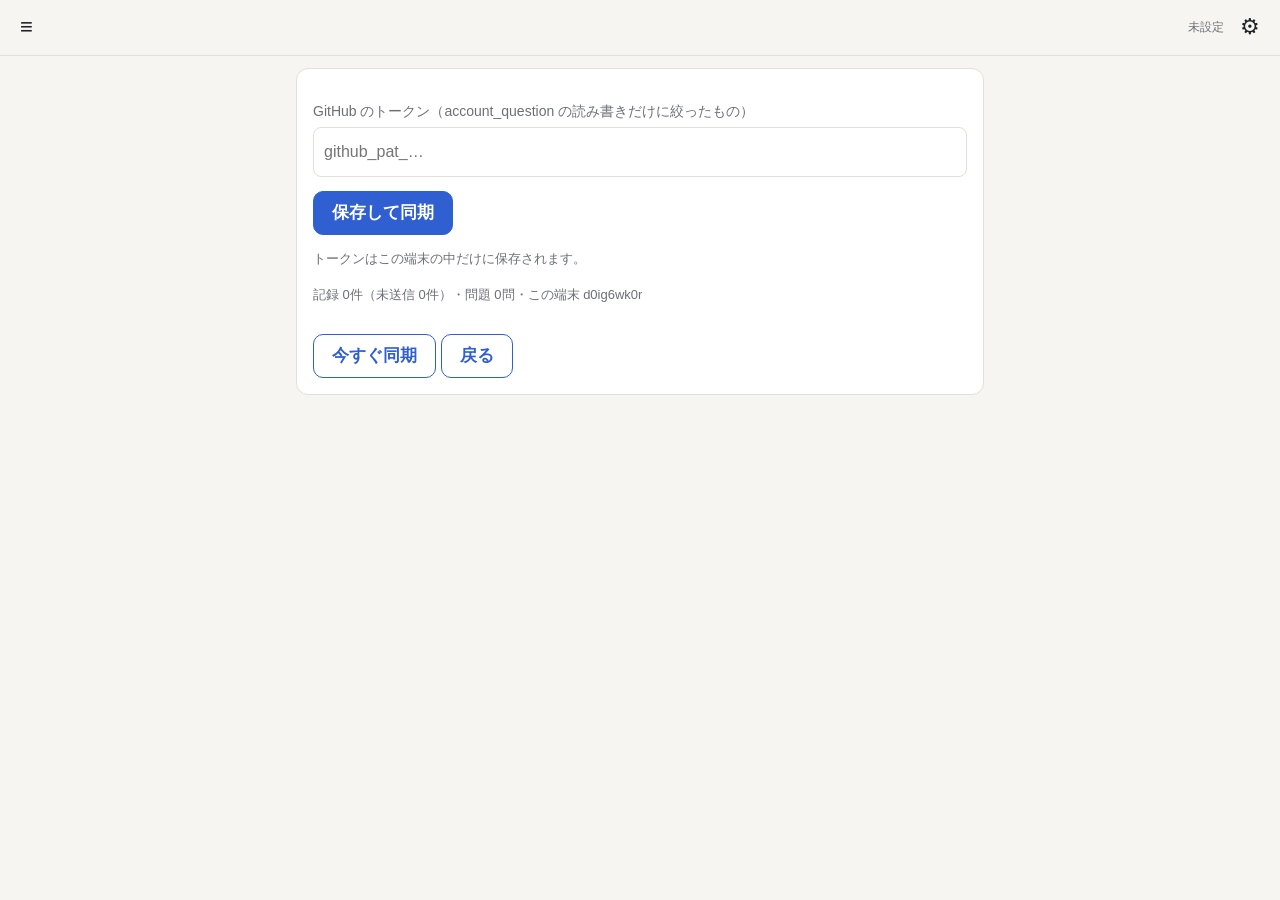
==== index.html @ 0f50a2de "短答アプリの試作 Co-Authored-By: Claude Opus 5.5 <noreply@anthropic.com>" ====
<!doctype html>
<html lang="ja">
<head>
<meta charset="utf-8">
<meta name="viewport" content="width=device-width, initial-scale=1, viewport-fit=cover">
<meta name="apple-mobile-web-app-capable" content="yes">
<meta name="mobile-web-app-capable" content="yes">
<meta name="apple-mobile-web-app-status-bar-style" content="default">
<meta name="apple-mobile-web-app-title" content="短答">
<meta name="theme-color" content="#f6f5f1">
<meta name="robots" content="noindex">
<title>短答</title>
<link rel="manifest" href="manifest.json">
<link rel="apple-touch-icon" href="icon-180.png">
<link rel="icon" href="icon-180.png">
<link rel="stylesheet" href="style.css">
</head>
<body>
<header id="bar">
  <button id="btn-home" class="ghost" aria-label="章と節">≡</button>
  <div id="scope-label"></div>
  <div id="sync" title="同期の状態"></div>
  <button id="btn-settings" class="ghost" aria-label="設定">⚙</button>
</header>
<main id="main"><p class="muted pad">読み込み中…</p></main>
<script src="app.js"></script>
</body>
</html>
---- style.css ----
:root {
  --bg: #f6f5f1; --card: #ffffff; --ink: #1f2328; --muted: #6b6f76; --line: #e2e0da;
  --accent: #2f5fd0; --ok: #1d7f4e; --ng: #c23b33; --okbg: #e6f4ec; --ngbg: #fbe9e7; --chip: #eeece6;
}
@media (prefers-color-scheme: dark) {
  :root {
    --bg: #17181a; --card: #222326; --ink: #e9e9e7; --muted: #9a9ca1; --line: #34363a;
    --accent: #7aa2ff; --ok: #5cc98f; --ng: #ff7a70; --okbg: #1b3326; --ngbg: #3a2120; --chip: #2c2d31;
  }
}
* { box-sizing: border-box; }
html, body { margin: 0; background: var(--bg); color: var(--ink); }
body {
  font: 17px/1.75 -apple-system, "Hiragino Sans", "Noto Sans JP", sans-serif;
  padding-bottom: env(safe-area-inset-bottom);
  -webkit-text-size-adjust: 100%;
}
button { font: inherit; color: inherit; cursor: pointer; -webkit-tap-highlight-color: transparent; }
#bar {
  position: sticky; top: 0; z-index: 5; display: flex; align-items: center; gap: 8px;
  padding: calc(env(safe-area-inset-top) + 6px) 12px 6px; background: var(--bg); border-bottom: 1px solid var(--line);
}
#scope-label { flex: 1; font-size: 14px; color: var(--muted); white-space: nowrap; overflow: hidden; text-overflow: ellipsis; }
#sync { font-size: 12px; color: var(--muted); white-space: nowrap; }
.ghost { background: none; border: 0; font-size: 22px; padding: 2px 8px; }
main { max-width: 720px; margin: 0 auto; padding: 12px 16px 120px; }
.pad { padding: 16px 0; }
.muted { color: var(--muted); }
.card { background: var(--card); border: 1px solid var(--line); border-radius: 12px; padding: 16px; }
.meta { display: flex; flex-wrap: wrap; gap: 6px; font-size: 13px; color: var(--muted); margin-bottom: 10px; }
.chip { background: var(--chip); border-radius: 6px; padding: 0 7px; }
.qtext p { margin: 0 0 .7em; }
.qtext p:last-child { margin-bottom: 0; }
.answers { position: fixed; left: 0; right: 0; bottom: 0; display: flex; gap: 10px; padding: 10px 16px calc(env(safe-area-inset-bottom) + 10px); background: var(--bg); border-top: 1px solid var(--line); }
.answers button { flex: 1; min-height: 54px; border-radius: 12px; border: 1px solid var(--line); background: var(--card); font-size: 18px; font-weight: 600; }
.answers .primary { background: var(--accent); border-color: var(--accent); color: #fff; }
.result { margin-top: 14px; border-radius: 12px; padding: 14px 16px; }
.result.ok { background: var(--okbg); }
.result.ng { background: var(--ngbg); }
.result .head { font-weight: 700; margin-bottom: 4px; }
.result.ok .head { color: var(--ok); }
.result.ng .head { color: var(--ng); }
.basis { font-size: 14px; color: var(--muted); margin-bottom: 8px; }
.stats { font-size: 13px; color: var(--muted); margin-top: 10px; }
/* 章と節 */
.top-actions { display: flex; gap: 10px; margin: 4px 0 14px; }
.top-actions button { flex: 1; min-height: 48px; border-radius: 10px; border: 1px solid var(--accent); background: var(--accent); color: #fff; font-weight: 600; }
details.ch { background: var(--card); border: 1px solid var(--line); border-radius: 10px; margin-bottom: 8px; }
details.ch > summary { list-style: none; padding: 12px 14px; display: flex; align-items: center; gap: 8px; }
details.ch > summary::-webkit-details-marker { display: none; }
details.ch > summary::before { content: "▸"; color: var(--muted); transition: transform .15s; }
details.ch[open] > summary::before { transform: rotate(90deg); }
.ch-title { flex: 1; }
.count { font-size: 12px; color: var(--muted); white-space: nowrap; }
.count b { color: var(--ng); font-weight: 600; }
.row { display: flex; align-items: center; gap: 8px; padding: 10px 14px; border-top: 1px solid var(--line); }
.row .name { flex: 1; font-size: 15px; }
.row button, .solve { border: 1px solid var(--line); background: var(--chip); border-radius: 8px; padding: 4px 12px; font-size: 14px; }
.current { outline: 2px solid var(--accent); }
/* 設定 */
label.f { display: block; margin: 14px 0 4px; font-size: 14px; color: var(--muted); }
input[type=text], input[type=password] { width: 100%; font: inherit; font-size: 16px; padding: 10px; border-radius: 8px; border: 1px solid var(--line); background: var(--card); color: var(--ink); }
.btn { display: inline-block; margin-top: 14px; min-height: 44px; padding: 0 18px; border-radius: 10px; border: 1px solid var(--accent); background: var(--accent); color: #fff; font-weight: 600; }
.btn.sub { background: none; color: var(--accent); }
.note { font-size: 13px; color: var(--muted); }
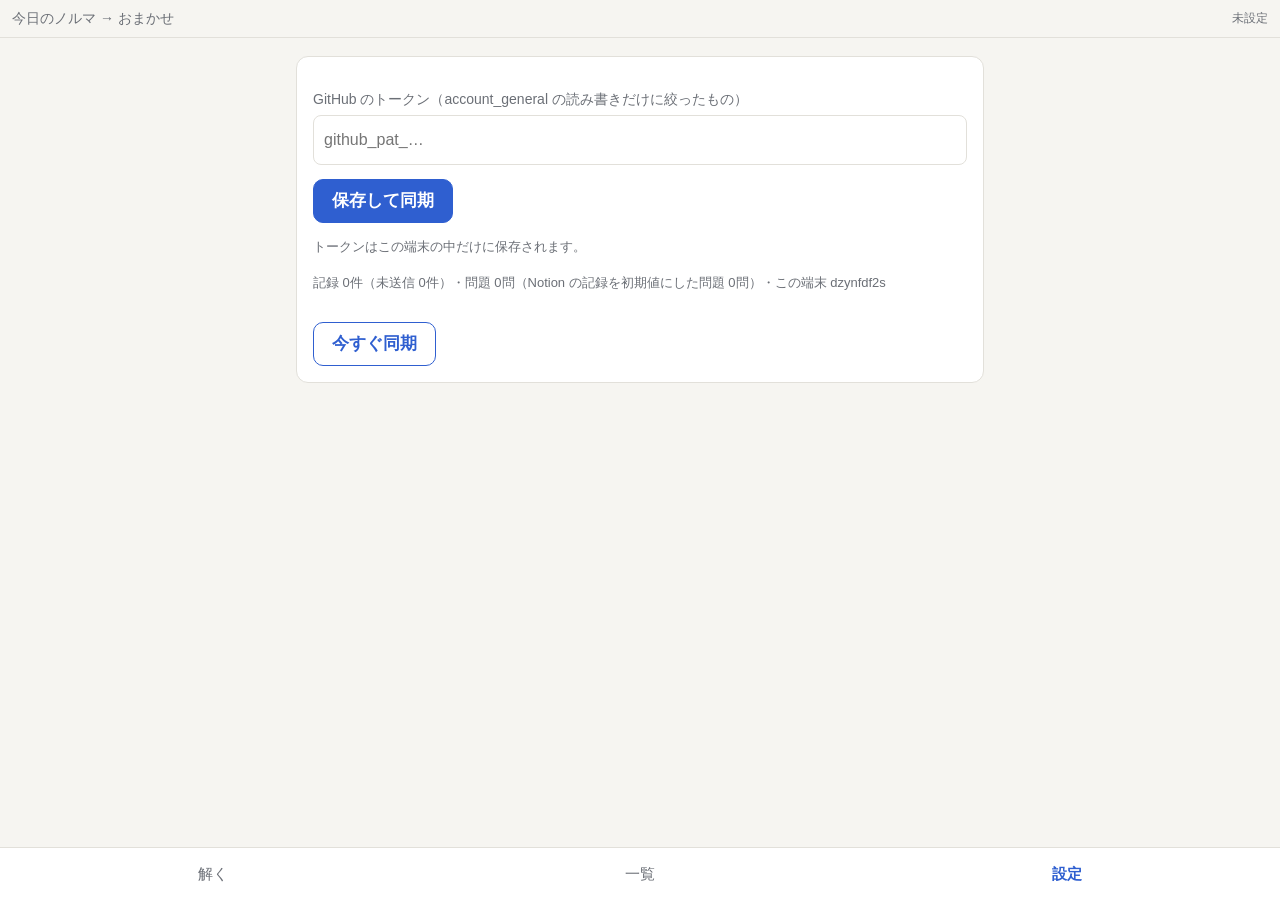
==== commit c9ccafc8: "Notion の優先度の式、今日のノルマ、一覧とゲージ、下のタブ Co-Authored-By: Claude Opus 5.5 <noreply@anthropic.com>" ====
--- a/index.html
+++ b/index.html
@@ -17,12 +17,16 @@
 </head>
 <body>
 <header id="bar">
-  <button id="btn-home" class="ghost" aria-label="章と節">≡</button>
   <div id="scope-label"></div>
   <div id="sync" title="同期の状態"></div>
-  <button id="btn-settings" class="ghost" aria-label="設定">⚙</button>
 </header>
+<div id="quota"></div>
 <main id="main"><p class="muted pad">読み込み中…</p></main>
+<nav id="tabs">
+  <button data-v="quiz">解く</button>
+  <button data-v="list">一覧</button>
+  <button data-v="settings">設定</button>
+</nav>
 <script src="app.js"></script>
 </body>
 </html>
--- a/style.css
+++ b/style.css
@@ -23,7 +23,7 @@
 #scope-label { flex: 1; font-size: 14px; color: var(--muted); white-space: nowrap; overflow: hidden; text-overflow: ellipsis; }
 #sync { font-size: 12px; color: var(--muted); white-space: nowrap; }
 .ghost { background: none; border: 0; font-size: 22px; padding: 2px 8px; }
-main { max-width: 720px; margin: 0 auto; padding: 12px 16px 120px; }
+main { max-width: 720px; margin: 0 auto; padding: 12px 16px 180px; }
 .pad { padding: 16px 0; }
 .muted { color: var(--muted); }
 .card { background: var(--card); border: 1px solid var(--line); border-radius: 12px; padding: 16px; }
@@ -31,7 +31,7 @@
 .chip { background: var(--chip); border-radius: 6px; padding: 0 7px; }
 .qtext p { margin: 0 0 .7em; }
 .qtext p:last-child { margin-bottom: 0; }
-.answers { position: fixed; left: 0; right: 0; bottom: 0; display: flex; gap: 10px; padding: 10px 16px calc(env(safe-area-inset-bottom) + 10px); background: var(--bg); border-top: 1px solid var(--line); }
+.answers { position: fixed; left: 0; right: 0; bottom: calc(env(safe-area-inset-bottom) + 52px); display: flex; gap: 10px; padding: 10px 16px; background: var(--bg); border-top: 1px solid var(--line); z-index: 4; }
 .answers button { flex: 1; min-height: 54px; border-radius: 12px; border: 1px solid var(--line); background: var(--card); font-size: 18px; font-weight: 600; }
 .answers .primary { background: var(--accent); border-color: var(--accent); color: #fff; }
 .result { margin-top: 14px; border-radius: 12px; padding: 14px 16px; }
@@ -63,3 +63,32 @@
 .btn { display: inline-block; margin-top: 14px; min-height: 44px; padding: 0 18px; border-radius: 10px; border: 1px solid var(--accent); background: var(--accent); color: #fff; font-weight: 600; }
 .btn.sub { background: none; color: var(--accent); }
 .note { font-size: 13px; color: var(--muted); }
+
+#quota { max-width: 720px; margin: 0 auto; padding: 6px 16px 0; font-size: 13px; color: var(--muted); }
+#quota b { color: var(--ng); font-size: 15px; margin: 0 2px; }
+#tabs { position: fixed; left: 0; right: 0; bottom: 0; z-index: 5; display: flex; background: var(--card); border-top: 1px solid var(--line); padding-bottom: env(safe-area-inset-bottom); }
+#tabs button { flex: 1; height: 52px; border: 0; background: none; font-size: 15px; color: var(--muted); }
+#tabs button.on { color: var(--accent); font-weight: 700; }
+.mark { font-weight: 700; margin-bottom: 4px; }
+.result.ok .mark { color: var(--ok); }
+.result.ng .mark { color: var(--ng); }
+.chip.ai { background: var(--accent); color: #fff; }
+.gauge { display: inline-block; width: 54px; height: 7px; border-radius: 4px; background: var(--chip); overflow: hidden; flex: none; }
+.gauge > span { display: block; height: 100%; background: var(--ok); }
+.pct { font-size: 13px; color: var(--muted); }
+.card.total { margin-bottom: 12px; }
+.row0 { display: flex; align-items: center; gap: 10px; }
+.row0 .name { flex: 1; font-weight: 600; }
+details.sec { border-top: 1px solid var(--line); }
+details.sec > summary, details.q > summary { list-style: none; display: flex; align-items: center; gap: 8px; padding: 10px 14px; }
+details.sec > summary::-webkit-details-marker, details.q > summary::-webkit-details-marker { display: none; }
+details.sec > summary .name { flex: 1; font-size: 15px; }
+details.sec > summary::before, details.q > summary::before { content: "▸"; color: var(--muted); font-size: 12px; }
+details.sec[open] > summary::before, details.q[open] > summary::before { content: "▾"; }
+.qs { background: var(--bg); }
+details.q { border-top: 1px dashed var(--line); margin-left: 14px; }
+details.q > summary .name { flex: 1; font-size: 14px; }
+.qbody { padding: 4px 14px 14px; font-size: 15px; }
+details.ans { margin: 8px 0; background: var(--card); border: 1px solid var(--line); border-radius: 8px; padding: 6px 10px; }
+details.ans > summary { color: var(--accent); }
+.solve { margin-top: 6px; }
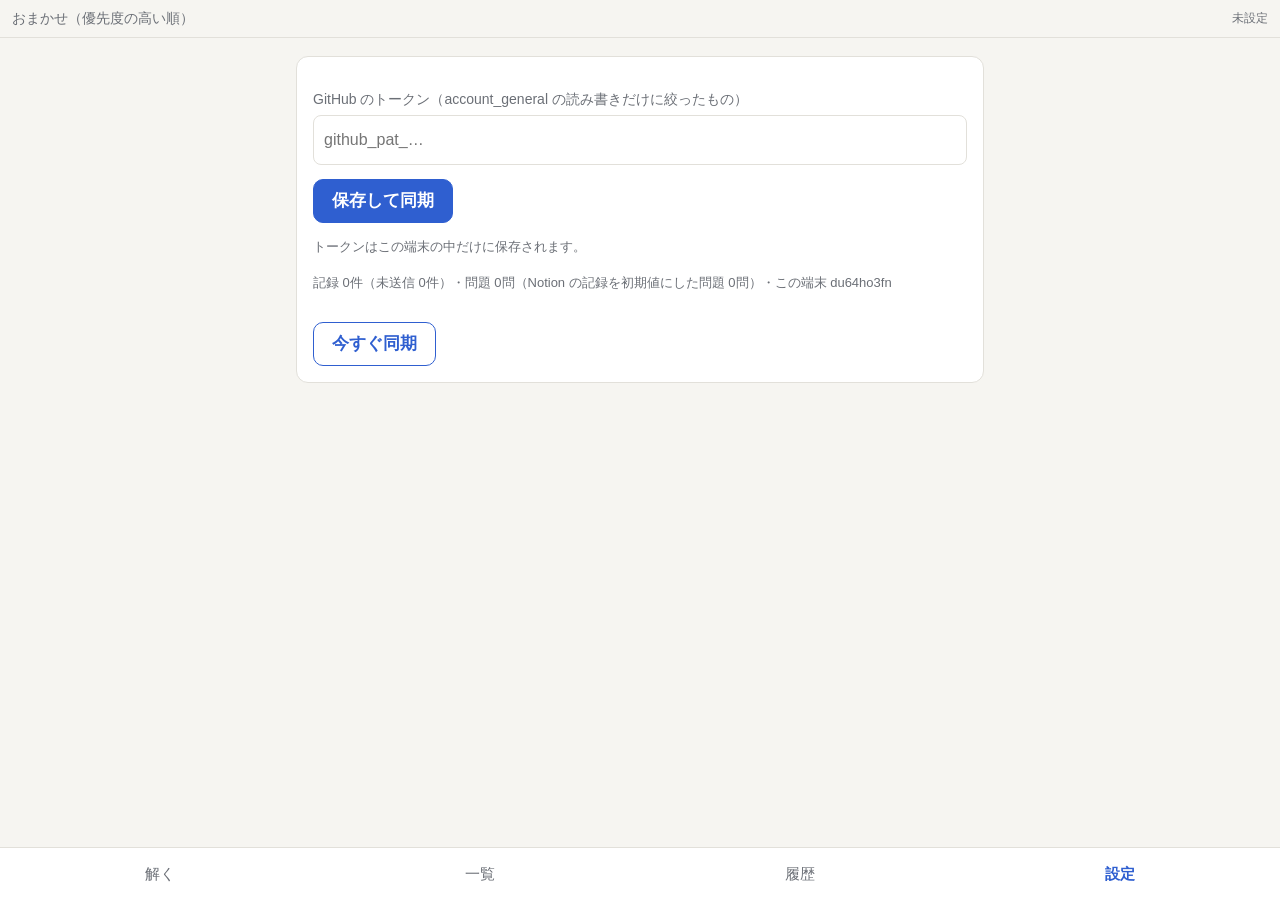
==== commit 4c213150: "履歴タブと問題ごとの履歴を追加 Co-Authored-By: Claude Opus 5.5 <noreply@anthropic.com>" ====
--- a/index.html
+++ b/index.html
@@ -25,6 +25,7 @@
 <nav id="tabs">
   <button data-v="quiz">解く</button>
   <button data-v="list">一覧</button>
+  <button data-v="history">履歴</button>
   <button data-v="settings">設定</button>
 </nav>
 <script src="app.js"></script>
--- a/style.css
+++ b/style.css
@@ -92,3 +92,20 @@
 details.ans { margin: 8px 0; background: var(--card); border: 1px solid var(--line); border-radius: 8px; padding: 6px 10px; }
 details.ans > summary { color: var(--accent); }
 .solve { margin-top: 6px; }
+
+textarea#memo { width: 100%; font: inherit; font-size: 16px; padding: 10px; border-radius: 8px; border: 1px solid var(--line); background: var(--card); color: var(--ink); resize: vertical; }
+.memo-view { margin: 8px 0; padding: 8px 10px; border-left: 3px solid var(--accent); background: var(--card); font-size: 14px; }
+.chip.quota { background: var(--ngbg); color: var(--ng); }
+button.link { border: 0; background: none; color: var(--accent); font-size: 13px; padding: 0 4px; text-decoration: underline; }
+
+/* 履歴 */
+.hline { font-size: 13px; color: var(--muted); margin-top: 6px; line-height: 1.9; }
+.hok { color: var(--ok); font-weight: 600; }
+.hng { color: var(--ng); font-weight: 600; }
+.filter { display: flex; gap: 8px; margin: 4px 0 12px; }
+.filter button { border: 1px solid var(--line); background: var(--card); border-radius: 999px; padding: 4px 14px; font-size: 14px; }
+.filter button.on { background: var(--accent); border-color: var(--accent); color: #fff; }
+.hday { background: var(--card); border: 1px solid var(--line); border-radius: 10px; margin-bottom: 10px; overflow: hidden; }
+.hhead { display: flex; justify-content: space-between; align-items: center; padding: 8px 14px; font-weight: 600; font-size: 15px; }
+details.q.h { margin-left: 0; }
+.hm { width: 1.2em; text-align: center; }
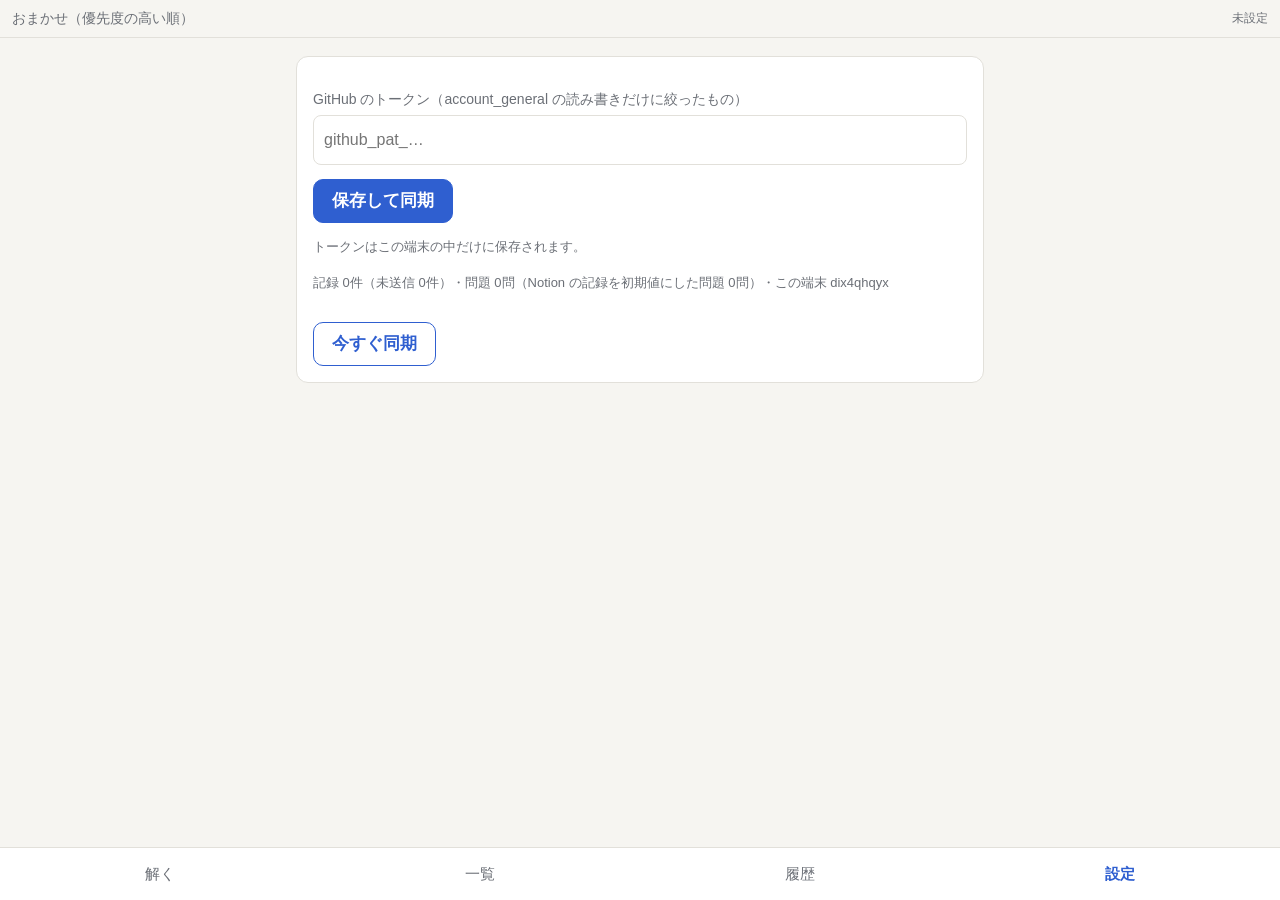
==== commit bb906417: "教材ページ：# の後ろは英数字と - _ だけを読む。両ページに CSP を入れる（shell-v13） 細工したリンクで zaikei/ の外のファイルを読ませ、トークンを盗む経路を閉じる。  Co" ====
--- a/index.html
+++ b/index.html
@@ -2,6 +2,7 @@
 <html lang="ja">
 <head>
 <meta charset="utf-8">
+<meta http-equiv="Content-Security-Policy" content="default-src 'self'; script-src 'self'; style-src 'self' 'unsafe-inline'; img-src 'self'; connect-src 'self' https://api.github.com; object-src 'none'; frame-src 'none'; base-uri 'self'; form-action 'none'">
 <meta name="viewport" content="width=device-width, initial-scale=1, viewport-fit=cover">
 <meta name="apple-mobile-web-app-capable" content="yes">
 <meta name="mobile-web-app-capable" content="yes">
--- a/style.css
+++ b/style.css
@@ -23,7 +23,7 @@
 #scope-label { flex: 1; font-size: 14px; color: var(--muted); white-space: nowrap; overflow: hidden; text-overflow: ellipsis; }
 #sync { font-size: 12px; color: var(--muted); white-space: nowrap; }
 .ghost { background: none; border: 0; font-size: 22px; padding: 2px 8px; }
-main { max-width: 720px; margin: 0 auto; padding: 12px 16px 180px; }
+main { max-width: 720px; margin: 0 auto; padding: 12px 16px 250px; }
 .pad { padding: 16px 0; }
 .muted { color: var(--muted); }
 .card { background: var(--card); border: 1px solid var(--line); border-radius: 12px; padding: 16px; }
@@ -92,6 +92,15 @@
 details.ans { margin: 8px 0; background: var(--card); border: 1px solid var(--line); border-radius: 8px; padding: 6px 10px; }
 details.ans > summary { color: var(--accent); }
 .solve { margin-top: 6px; }
+/* 解説のトグル（kt）。子は kt2 */
+details.kt { border-top: 1px solid var(--line); }
+details.kt:last-child { border-bottom: 1px solid var(--line); }
+details.kt > summary { list-style: none; display: flex; align-items: center; gap: 8px; min-height: 44px; padding: 6px 0; font-weight: 600; line-height: 1.5; cursor: pointer; -webkit-tap-highlight-color: transparent; }
+details.kt > summary::-webkit-details-marker { display: none; }
+details.kt > summary::before { content: "▸"; color: var(--muted); font-size: 12px; flex: none; }
+details.kt[open] > summary::before { content: "▾"; }
+.kt-body { padding: 2px 0 10px 1.2em; }
+details.kt2:last-child { border-bottom: 0; }
 
 textarea#memo { width: 100%; font: inherit; font-size: 16px; padding: 10px; border-radius: 8px; border: 1px solid var(--line); background: var(--card); color: var(--ink); resize: vertical; }
 .memo-view { margin: 8px 0; padding: 8px 10px; border-left: 3px solid var(--accent); background: var(--card); font-size: 14px; }
@@ -109,3 +118,12 @@
 .hhead { display: flex; justify-content: space-between; align-items: center; padding: 8px 14px; font-weight: 600; font-size: 15px; }
 details.q.h { margin-left: 0; }
 .hm { width: 1.2em; text-align: center; }
+
+/* 正誤のスイッチ。下の欄は縦に並べ、スイッチをいちばん下に置く（押す場所を答える前後で動かさない） */
+.answers { flex-direction: column; }
+.answers > * { flex: none; }
+.answers .sw { display: flex; border: 1px solid var(--line); border-radius: 12px; overflow: hidden; background: var(--card); }
+.answers .sw button { flex: 1; min-height: 54px; white-space: nowrap; padding: 0 4px; border: 0; border-radius: 0; background: none; font-size: 17px; font-weight: 600; color: var(--muted); }
+.answers .sw button + button { border-left: 1px solid var(--line); }
+.answers .sw button.on { background: var(--ink); color: var(--card); }
+.answers .next:disabled { opacity: .45; }
